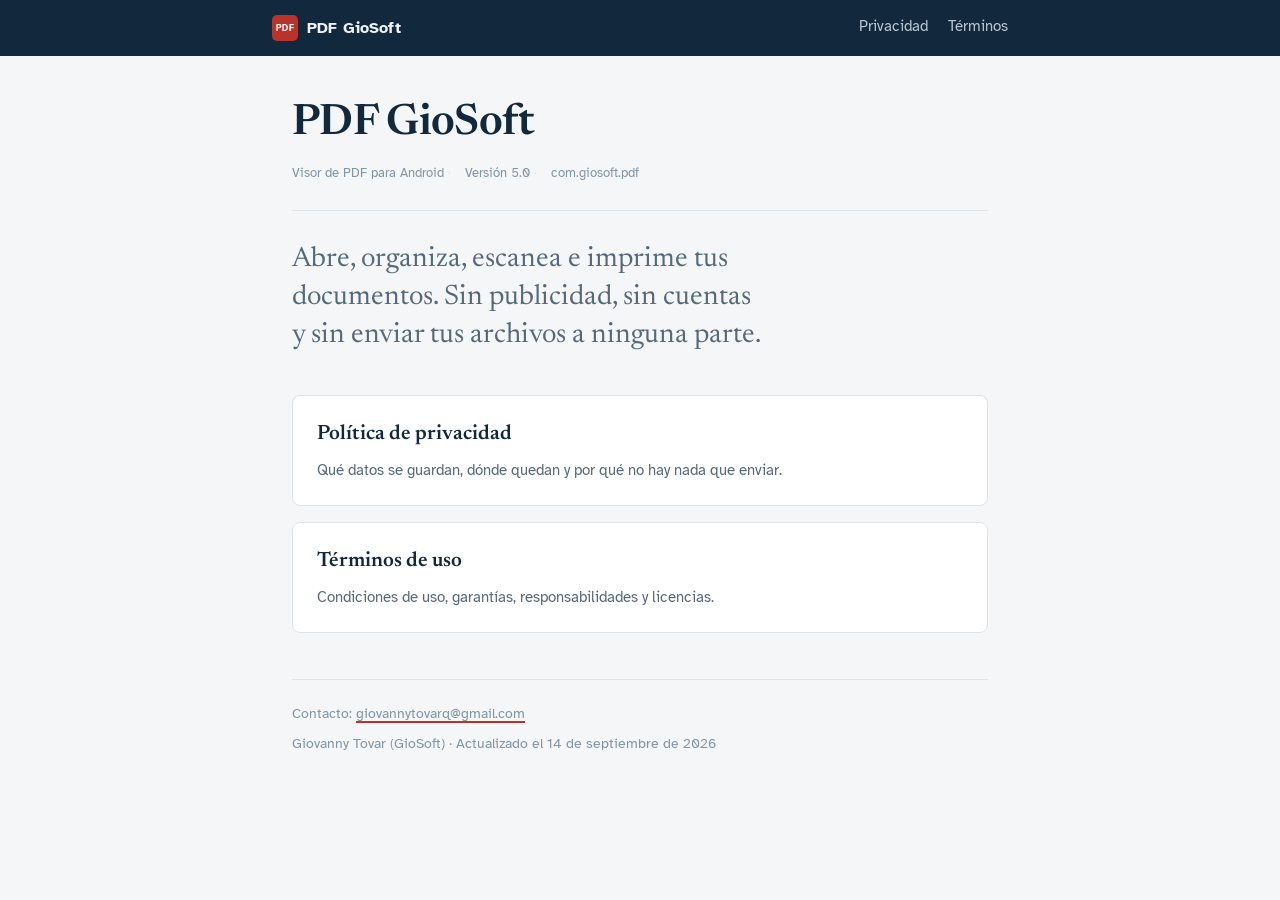
==== web/index.html @ b3c01742 "Anadir la pagina publica de privacidad y terminos para Play Co-Authored-By: Claude Opus 5 (1M contex" ====
<!doctype html>
<html lang="es">
<head>
<meta charset="utf-8">
<meta name="viewport" content="width=device-width, initial-scale=1">
<title>PDF GioSoft · Información legal</title>
<meta name="description" content="Política de privacidad y términos de uso de PDF GioSoft, visor de PDF para Android sin publicidad.">
<link rel="preconnect" href="https://fonts.googleapis.com">
<link rel="preconnect" href="https://fonts.gstatic.com" crossorigin>
<link rel="stylesheet" href="https://fonts.googleapis.com/css2?family=Atkinson+Hyperlegible:wght@400;700&family=Newsreader:opsz,wght@6..72,500;6..72,600&display=swap">
<link rel="stylesheet" href="estilos.css">
</head>
<body>

<header class="barra">
    <div class="barra-interior">
        <a class="marca" href="index.html">
            <span class="marca-icono" aria-hidden="true">PDF</span>
            PDF GioSoft
        </a>
        <nav>
            <a href="privacidad.html">Privacidad</a>
            <a href="terminos.html">Términos</a>
        </nav>
    </div>
</header>

<main class="hoja">
    <h1>PDF GioSoft</h1>

    <div class="ficha">
        <span>Visor de PDF para Android</span>
        <span>Versión 5.0</span>
        <span>com.giosoft.pdf</span>
    </div>

    <p class="portada-lema">
        Abre, organiza, escanea e imprime tus documentos. Sin publicidad, sin
        cuentas y sin enviar tus archivos a ninguna parte.
    </p>

    <div class="documentos">
        <a class="documento" href="privacidad.html">
            <h2>Política de privacidad</h2>
            <p>Qué datos se guardan, dónde quedan y por qué no hay nada que enviar.</p>
        </a>
        <a class="documento" href="terminos.html">
            <h2>Términos de uso</h2>
            <p>Condiciones de uso, garantías, responsabilidades y licencias.</p>
        </a>
    </div>

    <footer class="pie">
        <div>Contacto: <a href="mailto:giovannytovarq@gmail.com">giovannytovarq@gmail.com</a></div>
        <div>Giovanny Tovar (GioSoft) · Actualizado el 14 de septiembre de 2026</div>
    </footer>
</main>

</body>
</html>
---- web/estilos.css ----
/* PDF GioSoft — páginas públicas de privacidad y términos.
   Paleta tomada de la propia app: el azul marino de la barra superior y el
   rojo del icono PDF, que aquí aparece solo en detalles pequeños. */

:root {
    color-scheme: light;

    --papel: #f4f6f8;
    --superficie: #ffffff;
    --tinta: #12283c;
    --suave: #56697b;
    --tenue: #8095a6;
    --borde: #dde4ea;
    --realce: #eef2f6;
    --acento: #b8342a;

    --fuente-titulo: "Newsreader", Georgia, "Times New Roman", serif;
    --fuente-texto: "Atkinson Hyperlegible", "Segoe UI", system-ui, sans-serif;
}

@media (prefers-color-scheme: dark) {
    :root:not([data-theme="light"]) {
        color-scheme: dark;

        --papel: #0c161f;
        --superficie: #122130;
        --tinta: #e7edf3;
        --suave: #a3b4c3;
        --tenue: #7b8fa1;
        --borde: #22333f;
        --realce: #18293a;
        --acento: #e8796d;
    }
}

:root[data-theme="dark"] {
    color-scheme: dark;

    --papel: #0c161f;
    --superficie: #122130;
    --tinta: #e7edf3;
    --suave: #a3b4c3;
    --tenue: #7b8fa1;
    --borde: #22333f;
    --realce: #18293a;
    --acento: #e8796d;
}

* {
    box-sizing: border-box;
}

body {
    margin: 0;
    background: var(--papel);
    color: var(--tinta);
    font-family: var(--fuente-texto);
    font-size: 1rem;
    line-height: 1.65;
    -webkit-font-smoothing: antialiased;
}

/* Barra superior ------------------------------------------------------- */

.barra {
    background: #12283c;
    color: #eef2f6;
    padding: 14px 20px;
}

.barra-interior {
    max-width: 46rem;
    margin: 0 auto;
    display: flex;
    flex-wrap: wrap;
    align-items: center;
    gap: 10px 22px;
}

.marca {
    display: flex;
    align-items: center;
    gap: 9px;
    font-weight: 700;
    letter-spacing: 0.01em;
    margin-right: auto;
    color: #eef2f6;
    text-decoration: none;
}

.marca-icono {
    display: grid;
    place-items: center;
    width: 26px;
    height: 26px;
    border-radius: 5px;
    background: #b8342a;
    color: #fff;
    font-size: 0.56rem;
    font-weight: 700;
    letter-spacing: 0.04em;
}

.barra nav {
    display: flex;
    gap: 20px;
    font-size: 0.92rem;
}

.barra nav a {
    color: #b9c8d6;
    text-decoration: none;
    padding-bottom: 2px;
    border-bottom: 2px solid transparent;
}

.barra nav a:hover,
.barra nav a:focus-visible {
    color: #fff;
    border-bottom-color: #b8342a;
}

.barra nav a[aria-current="page"] {
    color: #fff;
    border-bottom-color: #b8342a;
}

/* Cuerpo del documento -------------------------------------------------- */

.hoja {
    max-width: 46rem;
    margin: 0 auto;
    padding-inline: 20px;
    padding-block: 44px 64px;
}

h1 {
    font-family: var(--fuente-titulo);
    font-weight: 600;
    font-size: clamp(2rem, 5.2vw, 2.7rem);
    line-height: 1.12;
    letter-spacing: -0.015em;
    text-wrap: balance;
    margin: 0 0 14px;
}

.ficha {
    display: flex;
    flex-wrap: wrap;
    gap: 6px 14px;
    font-size: 0.82rem;
    color: var(--tenue);
    font-variant-numeric: tabular-nums;
    padding-bottom: 26px;
    border-bottom: 1px solid var(--borde);
    margin-bottom: 30px;
}

.ficha span:not(:last-child)::after {
    content: " ·";
    color: var(--borde);
}

.entrada {
    font-size: 1.08rem;
    color: var(--suave);
    margin: 0 0 34px;
}

/* Bloque de resumen: fondo propio, sin galón de color ni tarjeta flotante */
.resumen {
    background: var(--realce);
    border: 1px solid var(--borde);
    border-radius: 6px;
    padding: 22px 24px;
    margin-bottom: 46px;
}

.resumen h2 {
    font-family: var(--fuente-texto);
    font-size: 0.72rem;
    font-weight: 700;
    letter-spacing: 0.13em;
    text-transform: uppercase;
    color: var(--tenue);
    margin: 0 0 12px;
}

.resumen ul {
    margin: 0;
    padding-left: 1.1em;
    display: grid;
    gap: 7px;
}

.resumen li::marker {
    color: var(--acento);
}

/* Secciones numeradas: en un documento legal el número es la referencia con
   la que se cita una cláusula, no un adorno. */
.clausula {
    display: grid;
    grid-template-columns: 2.6rem 1fr;
    margin-bottom: 38px;
}

.clausula > .numero {
    font-family: var(--fuente-titulo);
    font-size: 1.05rem;
    color: var(--tenue);
    padding-top: 0.18em;
    font-variant-numeric: tabular-nums;
}

.clausula h2 {
    font-family: var(--fuente-titulo);
    font-weight: 600;
    font-size: 1.42rem;
    line-height: 1.25;
    letter-spacing: -0.01em;
    text-wrap: balance;
    margin: 0 0 10px;
}

.clausula > div > :last-child {
    margin-bottom: 0;
}

.clausula p {
    margin: 0 0 12px;
}

.clausula ul {
    margin: 0 0 12px;
    padding-left: 1.15em;
    display: grid;
    gap: 6px;
}

/* Lista de datos guardados: término y explicación. */
dl {
    margin: 0 0 12px;
    display: grid;
    gap: 12px;
}

dt {
    font-weight: 700;
    font-size: 0.95rem;
}

dd {
    margin: 2px 0 0;
    color: var(--suave);
    font-size: 0.97rem;
}

.nota {
    font-size: 0.92rem;
    color: var(--suave);
    background: var(--realce);
    border: 1px solid var(--borde);
    border-radius: 6px;
    padding: 14px 16px;
    margin: 0 0 12px;
}

.nota strong {
    color: var(--acento);
}

a {
    color: inherit;
    text-decoration-color: var(--acento);
    text-underline-offset: 3px;
    text-decoration-thickness: 1.5px;
}

a:hover {
    color: var(--acento);
}

:focus-visible {
    outline: 2px solid var(--acento);
    outline-offset: 3px;
    border-radius: 2px;
}

.pie {
    border-top: 1px solid var(--borde);
    padding-top: 22px;
    color: var(--tenue);
    font-size: 0.88rem;
    display: grid;
    gap: 6px;
}

/* Portada --------------------------------------------------------------- */

.portada-lema {
    font-family: var(--fuente-titulo);
    font-size: clamp(1.3rem, 3.4vw, 1.75rem);
    line-height: 1.35;
    color: var(--suave);
    margin: 0 0 40px;
    text-wrap: balance;
}

.documentos {
    display: grid;
    gap: 16px;
    margin-bottom: 46px;
}

.documento {
    display: block;
    background: var(--superficie);
    border: 1px solid var(--borde);
    border-radius: 8px;
    padding: 22px 24px;
    text-decoration: none;
    color: inherit;
}

.documento:hover {
    border-color: var(--acento);
    color: inherit;
}

.documento h2 {
    font-family: var(--fuente-titulo);
    font-weight: 600;
    font-size: 1.3rem;
    margin: 0 0 6px;
}

.documento p {
    margin: 0;
    color: var(--suave);
    font-size: 0.95rem;
}

@media (max-width: 540px) {
    .clausula {
        grid-template-columns: 1fr;
        gap: 4px;
    }

    .clausula > .numero {
        padding-top: 0;
        font-size: 0.95rem;
    }
}

@media (prefers-reduced-motion: reduce) {
    * {
        animation: none !important;
        transition: none !important;
    }
}
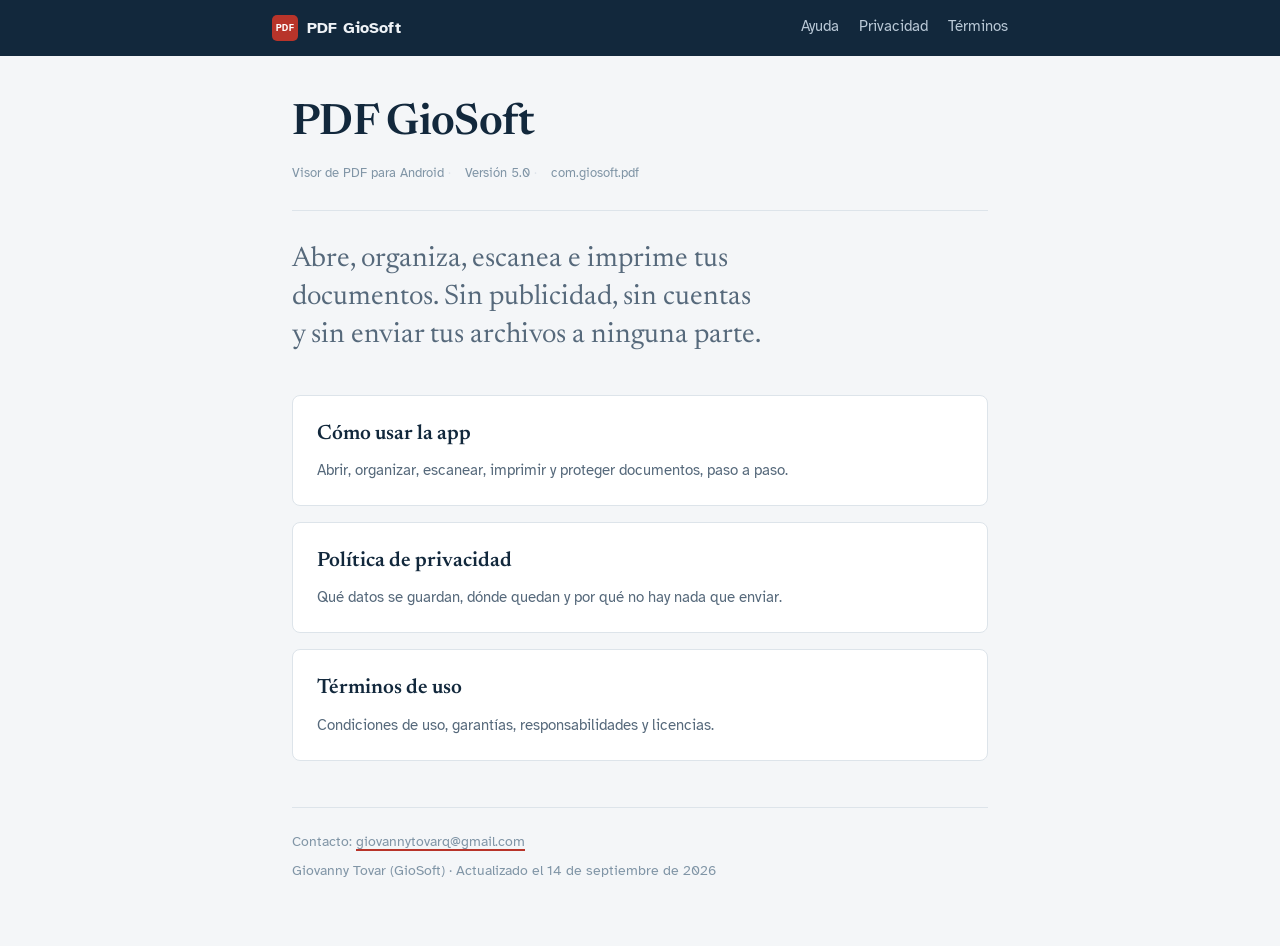
==== commit 38a2782e: "Documentar la arquitectura, anadir la guia de uso y actualizar la guia de publicacion Co-Authored-By" ====
--- a/web/index.html
+++ b/web/index.html
@@ -19,6 +19,7 @@
             PDF GioSoft
         </a>
         <nav>
+            <a href="ayuda.html">Ayuda</a>
             <a href="privacidad.html">Privacidad</a>
             <a href="terminos.html">Términos</a>
         </nav>
@@ -40,6 +41,10 @@
     </p>
 
     <div class="documentos">
+        <a class="documento" href="ayuda.html">
+            <h2>Cómo usar la app</h2>
+            <p>Abrir, organizar, escanear, imprimir y proteger documentos, paso a paso.</p>
+        </a>
         <a class="documento" href="privacidad.html">
             <h2>Política de privacidad</h2>
             <p>Qué datos se guardan, dónde quedan y por qué no hay nada que enviar.</p>
--- a/web/estilos.css
+++ b/web/estilos.css
@@ -359,3 +359,100 @@
         transition: none !important;
     }
 }
+
+/* Ayuda ----------------------------------------------------------------- */
+
+.seccion {
+    margin-bottom: 42px;
+}
+
+.seccion h2 {
+    font-family: var(--fuente-titulo);
+    font-weight: 600;
+    font-size: 1.5rem;
+    line-height: 1.2;
+    letter-spacing: -0.012em;
+    text-wrap: balance;
+    margin: 0 0 14px;
+    padding-bottom: 10px;
+    border-bottom: 1px solid var(--borde);
+}
+
+.seccion h3 {
+    font-family: var(--fuente-texto);
+    font-size: 1rem;
+    font-weight: 700;
+    margin: 24px 0 8px;
+}
+
+.seccion p {
+    margin: 0 0 12px;
+}
+
+.seccion ul,
+.seccion ol {
+    margin: 0 0 12px;
+    padding-left: 1.2em;
+    display: grid;
+    gap: 7px;
+}
+
+.seccion > :last-child {
+    margin-bottom: 0;
+}
+
+/* La comparativa de las dos protecciones: es la confusion mas habitual, y
+   verlas enfrentadas explica mas que dos parrafos seguidos. */
+.tabla {
+    overflow-x: auto;
+    margin: 0 0 14px;
+}
+
+table {
+    border-collapse: collapse;
+    width: 100%;
+    font-size: 0.94rem;
+}
+
+th,
+td {
+    text-align: left;
+    padding: 11px 14px;
+    border-bottom: 1px solid var(--borde);
+    vertical-align: top;
+}
+
+thead th {
+    font-size: 0.74rem;
+    letter-spacing: 0.09em;
+    text-transform: uppercase;
+    color: var(--tenue);
+    border-bottom-width: 2px;
+}
+
+tbody th {
+    font-weight: 700;
+    color: var(--tinta);
+    white-space: nowrap;
+}
+
+td {
+    color: var(--suave);
+}
+
+/* Preguntas frecuentes: pregunta y respuesta, sin acordeones que escondan
+   justo lo que la persona vino a leer. */
+.faq {
+    display: grid;
+    gap: 22px;
+}
+
+.faq h3 {
+    margin: 0 0 6px;
+    font-size: 1rem;
+}
+
+.faq p {
+    margin: 0;
+    color: var(--suave);
+}
